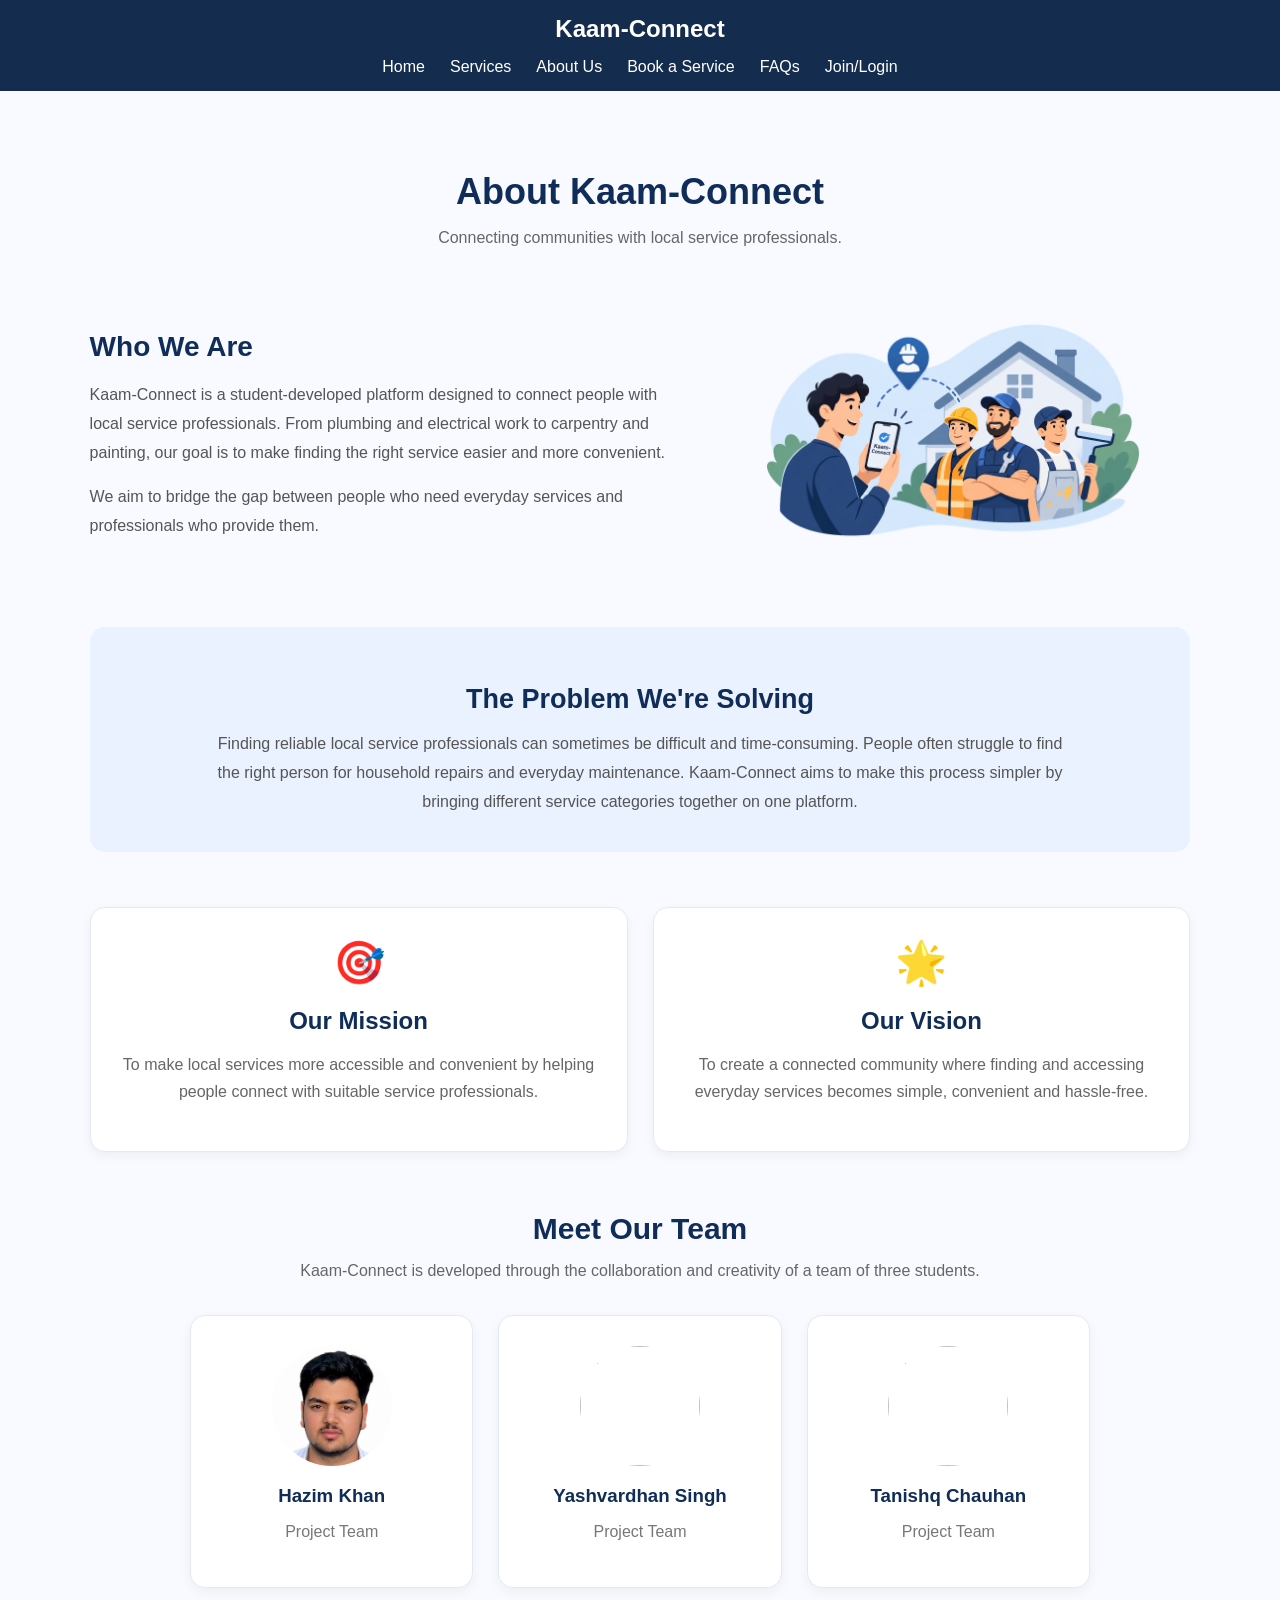
==== about.html @ 0d5ecf29 "Every page is made" ====
<!DOCTYPE html>
<html lang="en">
<head>
    <meta charset="UTF-8">
    <meta name="viewport" content="width=device-width, initial-scale=1.0">
    <link rel="stylesheet" href="css/style.css">
    <title>About us | Kaam-Connect</title>
</head>
<header>

        <nav>
            <h2>Kaam-Connect</h2>
            <ul>
                <li> <a href="index.html">Home</a> </li>
                <li> <a href="services.html">Services</a> </li>
                <li> <a href="about.html">About Us</a> </li>
                <li> <a href="book.html">Book a Service</a> </li>
                <li> <a href="faqs.html">FAQs</a> </li>
                <li> <a href="register.html">Join/Login</a> </li>
            </ul>

    
        </nav>
    </header>
<body>
    <section class="about-section">


    <div class="about-heading">
        <h1>About Kaam-Connect</h1>
        <p>Connecting communities with local service professionals.</p>
    </div>

    <div class="about-intro">

        <div class="about-text">
            <h2>Who We Are</h2>

            <p>
                Kaam-Connect is a student-developed platform designed
                to connect people with local service professionals.
                From plumbing and electrical work to carpentry and
                painting, our goal is to make finding the right
                service easier and more convenient.
            </p>

            <p>
                We aim to bridge the gap between people who need
                everyday services and professionals who provide them.
            </p>
        </div>

        <div class="about-image">
            <img src="images/about.png"
                 alt="Connecting customers with service professionals">
        </div>

    </div>


    <!-- PROBLEM WE ARE SOLVING -->

    <div class="problem-section">

        <h2>The Problem We're Solving</h2>

        <p>
            Finding reliable local service professionals can
            sometimes be difficult and time-consuming.
            People often struggle to find the right person
            for household repairs and everyday maintenance.
            Kaam-Connect aims to make this process simpler
            by bringing different service categories together
            on one platform.
        </p>

    </div>


    <!-- MISSION AND VISION -->

    <div class="mission-vision">

        <div class="about-card">
            <div class="about-card-icon">🎯</div>

            <h2>Our Mission</h2>

            <p>
                To make local services more accessible and
                convenient by helping people connect with
                suitable service professionals.
            </p>
        </div>


        <div class="about-card">
            <div class="about-card-icon">🌟</div>

            <h2>Our Vision</h2>

            <p>
                To create a connected community where finding
                and accessing everyday services becomes
                simple, convenient and hassle-free.
            </p>
        </div>

    </div>


    <!-- OUR TEAM -->

    <div class="team-section">

        <h2>Meet Our Team</h2>

        <p class="team-intro">
            Kaam-Connect is developed through the
            collaboration and creativity of a team of three students.
        </p>

        <div class="team-container">

            <div class="team-card">
                <div class="team-icon">
                    <img src="images/hazu.png" alt="team-member">

                </div>
                <h3>Hazim Khan</h3>
                <p>Project Team</p>
            </div>

            <div class="team-card">
                <div class="team-icon">
                    <img src="" alt="">
                </div>
                <h3>Yashvardhan Singh</h3>
                <p>Project Team</p>
            </div>

            <div class="team-card">
                <div class="team-icon">
                    <img src="" alt="">
                </div>
                <h3>Tanishq Chauhan</h3>
                <p>Project Team</p>
            </div>

        </div>

    </div>

</section>
</body>
</html>
---- css/style.css ----
/* Basic page styling */
body {
    margin: 0;
    font-family: Arial, sans-serif;
    background-color: #f5f7fa;
}

/* Navigation bar */
header {
    background-color: #142d4e;
    padding: 15px 40px;
}

nav {
    display: flex;
    flex-direction: column;
    gap: 15px;
    justify-content: space-between;
    align-items: center;
}

/* Website name */
nav h2 {
    color: white;
    margin: 0;
}

/* Navigation links */
nav ul {
    display: flex;
    flex-wrap: wrap;
    justify-content: center;
    list-style: none;
    gap: 25px;
    margin: 0;
    padding: 0;
}

nav ul li a {
    color: white;
    text-decoration: none;
    font-size: 16px;
}

nav ul li a:hover {
    color: #f4c542;
}


.hero {
    background-color: #e8eef5;
    padding: 80px 40px;
    text-align: center;
}

.hero-content {
    max-width: 750px;
    margin: auto;
}

.hero h1 {
    font-size: 38px;
    color: #142d4e;
    margin-bottom: 20px;
}

.hero p {
    font-size: 18px;
    color: #555;
    line-height: 1.6;
    margin-bottom: 30px;
}

.hero-btn {
    display: inline-block;
    background-color: #142d4e;
    color: white;
    padding: 12px 25px;
    text-decoration: none;
    border-radius: 5px;
}

.hero-btn:hover {
    background-color: #244d7a;
}

/* Services Section */
.services {
    padding: 50px 30px;
    text-align: center;
}

.services h2 {
    color: #142d4e;
    font-size: 30px;
}

.services > p {
    color: #555;
    margin-bottom: 30px;
}

.service-container {
    display: flex;
    justify-content: center;
    flex-wrap: wrap;
    gap: 20px;
}

.service-card {
    background-color: white;
    width: 195px;
    padding: 25px 15px;
    border: 1px solid #ddd;
    border-radius: 10px;
    box-shadow: 0 2px 5px #ddd;
}

.service-card h3 {
    color: #142d4e;
}

.service-card p {
    color: #555;
    font-size: 14px;
    line-height: 1.5;
}
.service-card img {
    width: 180px;
    height: 180px;
    object-fit: contain;
}
/* Why Choose Section */
.why-choose {
    background-color: #e8eef5;
    padding: 50px 30px;
    text-align: center;
    margin: 30px;
    border-radius: 12px;
}

.why-choose h2 {
    color: #142d4e;
    font-size: 30px;
}

.why-choose > p {
    color: #555;
    margin-bottom: 30px;
}

.features-container {
    display: flex;
    justify-content: center;
    flex-wrap: wrap;
    gap: 20px;
}

.feature-card {
    flex: 1;
    min-width: 180px;
    padding: 20px;
    background-color: white;
    border-radius: 8px;
}

.feature-card h3 {
    color: #142d4e;
}

.feature-card p {
    color: #555;
    line-height: 1.5;
}
/* Call to Action Section */
.cta {
    background-color: #142d4e;
    padding: 28px 20px;
    margin: 30px;
    border-radius: 12px;
    text-align: center;
    display: flex;
    flex-direction: row;
    align-items: center;
    justify-content: space-around;
    gap: 30px;
    text-align: left;
}

.cta h2 {
    color: white;
    font-size: 34px;
    white-space: normal;
    overflow-wrap: break-word;
}

.cta p {
    color: white;
    font-size: 14px;
    margin-bottom: 25px;
}

.cta-btn {
    display: inline-block;
    background-color: white;
    color: #142d4e;
    padding: 10px 14px;
    text-decoration: none;
    border-radius: 6px;
    font-weight: bold;
    white-space: nowrap;
}

.cta-btn:hover {
    background-color: #e8eef5;
}
.cta img {
    width: 48%;
    max-width: 180px;
    height: auto;
    max-height: 160px;
    object-fit: contain;
    flex-shrink: 0;
    mix-blend-mode: screen;
}

.cta-content {
    flex: 1;
    min-width: 0;
   
}
/* Footer */
footer {
    background-color: #142d4e;
    color: white;
    padding: 30px;
    text-align: center;
}

.footer-content h2 {
    margin-bottom: 10px;
}

.footer-content p {
    color: #d5dce5;
}

.footer-links {
    margin: 20px 0;
    display: flex;
    flex-wrap: wrap;
    justify-content: center;
    gap: 15px;
}

.footer-links a {
    color: white;
    text-decoration: none;
    margin: 0 12px;
}

.footer-links a:hover {
    color: #f4c542;
}

.copyright {
    font-size: 13px;
    margin-top: 25px;
}
.feature-card img {
    width: 32px;
    height: 32px;
    margin-bottom: 12px;
}

/* services page css */

.services-page {
    text-align: center;
    padding: 70px 20px 50px;
    background-color: #f5f7fa;
}

.services-page h1 {
    font-size: 36px;
    color: #142d4e;
    margin-bottom: 15px;
}

.services-page p {
    font-size: 17px;
    color: #555;
    max-width: 650px;
    margin: 0 auto;
    line-height: 1.6;
}
/* Services Page Cards */

.services-list {
    padding: 40px 60px 70px;
    background-color: #f5f7fa;
}

.services-list .service-container {
    display: flex;
    justify-content: center;
    flex-wrap: wrap;
    gap: 20px;
    justify-content: center;
    
}

.services-list .service-card {
    background-color: white;
    width: 195px;
    padding: 25px 15px;
    border: 1px solid #ddd;
    border-radius: 10px;
    box-shadow: 0 2px 5px #ddd;
    display: flex;
    justify-content: center;
    align-items: center;
    flex-flow: column nowrap;
}


.services-list .service-card:hover {
    transform: translateY(-5px);
}

.services-list .service-card img {
    width: 130px;
    height: 130px;
    object-fit: contain;
    margin-bottom: 15px;
    
}

.services-list .service-card h3 {
    color: #142d4e;
    font-size: 20px;
    margin-bottom: 10px;
    text-align: center;
    text-wrap: wrap;
}

.services-list .service-card p {
    color: #555;
    font-size: 15px;
    line-height: 1.6;
    text-align: start;
}

/* BOOKING PAGE */

.booking-section {
    background-color: #f8faff;
    padding: 50px 7%;
    min-height: 80vh;
}

.booking-heading {
    text-align: center;
    margin-bottom: 40px;
}

.booking-heading h1 {
    color: #102d59;
    font-size: 36px;
    margin-bottom: 10px;
}

.booking-heading p {
    color: #666;
    font-size: 16px;
}


/* MAIN BOOKING LAYOUT */

.booking-container {
    display: grid;
    grid-template-columns: 0.9fr 1.1fr;
    gap: 35px;
    max-width: 1100px;
    margin: auto;
    align-items: center;
}


/* LEFT INFORMATION PANEL */

.booking-info {
    background-color: #eaf1ff;
    padding: 35px;
    border-radius: 16px;
    text-align: center;
}

.booking-info img {
    width: 100%;
    max-width: 280px;
    height: 220px;
    object-fit: contain;
    margin-bottom: 20px;
}

.booking-info h2 {
    color: #102d59;
    font-size: 25px;
    margin-bottom: 15px;
}

.booking-info p {
    color: #555;
    line-height: 1.7;
}

.booking-benefits {
    text-align: left;
    margin-top: 25px;
}

.booking-benefits p {
    color: #102d59;
    margin: 12px 0;
}


/* FORM CONTAINER */

.booking-form-container {
    background: white;
    padding: 35px;
    border-radius: 16px;
    box-shadow: 0 5px 20px rgba(0, 0, 0, 0.06);
}

.booking-form-container h2 {
    color: #102d59;
    font-size: 25px;
    margin-bottom: 8px;
}

.form-subtitle {
    color: #777;
    margin-bottom: 25px;
}


/* FORM INPUTS */

.form-group {
    margin-bottom: 18px;
}

.form-group label {
    display: block;
    color: #102d59;
    font-weight: 600;
    margin-bottom: 8px;
}

.form-group input,
.form-group select,
.form-group textarea {
    width: 100%;
    padding: 12px 14px;
    border: 1px solid #d8dfeb;
    border-radius: 8px;
    font-size: 14px;
    font-family: inherit;
    outline: none;
    box-sizing: border-box;
    background: white;
}

.form-group input:focus,
.form-group select:focus,
.form-group textarea:focus {
    border-color: #2563eb;
    box-shadow: 0 0 0 2px rgba(37, 99, 235, 0.1);
}

.form-group textarea {
    resize: vertical;
}


/* SUBMIT BUTTON */

.submit-booking {
    width: 100%;
    padding: 14px;
    background-color: #1557d2;
    color: white;
    border: none;
    border-radius: 8px;
    font-size: 16px;
    font-weight: 600;
    cursor: pointer;
    transition: 0.3s;
}

.submit-booking:hover {
    background-color: #103f9e;
}


/* RESPONSIVE DESIGN */

@media (max-width: 768px) {

    .booking-container {
        grid-template-columns: 1fr;
    }

    .booking-heading h1 {
        font-size: 29px;
    }

    .booking-info {
        padding: 25px;
    }

    .booking-form-container {
        padding: 25px;
    }

}

/* ABOUT US PAGE */

.about-section {
    background-color: #f8faff;
    padding: 50px 7%;
}


/* PAGE HEADING */

.about-heading {
    text-align: center;
    margin-bottom: 45px;
}

.about-heading h1 {
    color: #102d59;
    font-size: 36px;
    margin-bottom: 10px;
}

.about-heading p {
    color: #666;
    font-size: 16px;
}


/* INTRODUCTION SECTION */

.about-intro {
    display: grid;
    grid-template-columns: 1.1fr 0.9fr;
    gap: 40px;
    align-items: center;
    margin-bottom: 55px;
}

.about-text h2 {
    color: #102d59;
    font-size: 28px;
    margin-bottom: 18px;
}

.about-text p {
    color: #555;
    line-height: 1.8;
    margin-bottom: 15px;
}

.about-image {
    display: flex;
    justify-content: center;
    align-items: center;
}

.about-image img {
    width: 100%;
    max-width: 380px;
    height: 280px;
    object-fit: contain;
}


/* PROBLEM SECTION */

.problem-section {
    background-color: #eaf1ff;
    padding: 35px;
    border-radius: 15px;
    text-align: center;
    margin-bottom: 55px;
}

.problem-section h2 {
    color: #102d59;
    font-size: 27px;
    margin-bottom: 15px;
}

.problem-section p {
    color: #555;
    line-height: 1.8;
    max-width: 850px;
    margin: auto;
}


/* MISSION AND VISION */

.mission-vision {
    display: grid;
    grid-template-columns: repeat(2, 1fr);
    gap: 25px;
    margin-bottom: 60px;
}

.about-card {
    background: white;
    padding: 30px;
    border-radius: 15px;
    text-align: center;
    border: 1px solid #e3eaf5;
    box-shadow: 0 4px 12px rgba(0, 0, 0, 0.05);
    transition: 0.3s;
}

.about-card:hover {
    transform: translateY(-5px);
    box-shadow: 0 8px 18px rgba(0, 0, 0, 0.09);
}

.about-card-icon {
    font-size: 42px;
    margin-bottom: 15px;
}

.about-card h2 {
    color: #102d59;
    margin-bottom: 12px;
}

.about-card p {
    color: #666;
    line-height: 1.7;
}


/* TEAM SECTION */

.team-section {
    text-align: center;
}

.team-section > h2 {
    color: #102d59;
    font-size: 30px;
    margin-bottom: 12px;
}

.team-intro {
    color: #666;
    margin-bottom: 35px;
}

.team-container {
    display: grid;
    grid-template-columns: repeat(3, 1fr);
    gap: 25px;
    max-width: 900px;
    margin: auto;
}

.team-card {
    background: white;
    padding: 30px 20px;
    border-radius: 15px;
    border: 1px solid #e3eaf5;
    box-shadow: 0 4px 12px rgba(0, 0, 0, 0.05);
    transition: 0.3s;

}

.team-card:hover {
    transform: translateY(-5px);
}

.team-icon {
    width: 120px;
    height: 120px;
    margin: 0 auto 15px;
    border-radius: 50%;
    overflow: hidden;
}
.team-icon img {
    width: 100%;
    height: 100%;
    object-fit: cover;
    display: block;
}

.team-card h3 {
    color: #102d59;
    margin-bottom: 8px;
}

.team-card p {
    color: #777;
}


/* RESPONSIVE DESIGN */

@media (max-width: 768px) {

    .about-intro {
        grid-template-columns: 1fr;
    }

    .mission-vision {
        grid-template-columns: 1fr;
    }

    .team-container {
        grid-template-columns: 1fr;
    }

    .about-heading h1 {
        font-size: 29px;
    }

}




/* FAQ PAGE */

.faq-section {
    background-color: #f8faff;
    padding: 60px 7%;
    min-height: 75vh;
}

.faq-heading {
    text-align: center;
    margin-bottom: 45px;
}

.faq-heading h1 {
    color: #102d59;
    font-size: 36px;
    margin-bottom: 12px;
}

.faq-heading p {
    color: #666;
    font-size: 16px;
}


/* FAQ CONTAINER */

.faq-container {
    max-width: 850px;
    margin: auto;
}


/* FAQ ITEMS */

.faq-item {
    background: white;
    border: 1px solid #e3eaf5;
    border-radius: 10px;
    margin-bottom: 15px;
    padding: 20px 24px;
    box-shadow: 0 3px 10px rgba(0, 0, 0, 0.04);
    transition: 0.3s ease;
}

.faq-item:hover {
    border-color: #2563eb;
}


/* QUESTION */

.faq-item summary {
    color: #102d59;
    font-size: 17px;
    font-weight: 600;
    cursor: pointer;
    list-style: none;
    position: relative;
    padding-right: 30px;
}

.faq-item summary::-webkit-details-marker {
    display: none;
}

.faq-item summary::after {
    content: "+";
    position: absolute;
    right: 0;
    top: -3px;
    font-size: 23px;
    color: #1557d2;
}


/* EXPANDED QUESTION */

.faq-item[open] summary::after {
    content: "−";
}

.faq-item p {
    color: #666;
    line-height: 1.7;
    margin-top: 18px;
    padding-top: 15px;
    border-top: 1px solid #e5eaf2;
}


/* RESPONSIVE */

@media (max-width: 768px) {

    .faq-heading h1 {
        font-size: 29px;
    }

    .faq-item {
        padding: 18px;
    }

    .faq-item summary {
        font-size: 15px;
    }

}
/* Register Page */

.register-section {
    background-color: #f8faff;
    padding: 60px 7%;
    min-height: 75vh;
}

.register-heading {
    text-align: center;
    margin-bottom: 45px;
}

.register-heading h1 {
    color: #102d59;
    font-size: 36px;
    margin-bottom: 12px;
}

.register-heading p {
    color: #666;
    font-size: 16px;
}

.register-options {
    display: flex;
    justify-content: center;
    gap: 30px;
    flex-wrap: wrap;
}

.register-card {
    background-color: white;
    width: 350px;
    padding: 30px;
    border-radius: 15px;
    text-align: center;
    box-shadow: 0 4px 15px rgba(0, 0, 0, 0.06);
    border: 1px solid #e3eaf5;
}

.register-icon {
    width: 150px;
    height: 130px;
    margin: 0 auto 20px;
}

.register-icon img {
    width: 100%;
    height: 100%;
    object-fit: contain;
}

.register-card h2 {
    color: #102d59;
    font-size: 22px;
    margin-bottom: 12px;
}

.register-card p {
    color: #666;
    line-height: 1.6;
    margin-bottom: 22px;
}

.register-btn {
    display: inline-block;
    background-color: #1557d2;
    color: white;
    text-decoration: none;
    border: none;
    padding: 12px 22px;
    border-radius: 7px;
    font-size: 15px;
    cursor: pointer;
}
.register-btn:hover {
    background-color: #102d59;
}

/* .register-card button {
    background-color: #1557d2;
    color: white;
    border: none;
    padding: 12px 22px;
    border-radius: 7px;
    font-size: 15px;
    cursor: pointer;
}

.register-card button:hover {
    background-color: #102d59;
} */

.login-prompt {
    text-align: center;
    margin-top: 40px;
}

.login-prompt p {
    color: #555;
    margin-bottom: 8px;
}

.login-prompt a {
    color: #1557d2;
    font-weight: 600;
    text-decoration: none;
}

.login-prompt a:hover {
    text-decoration: underline;
}

/* Registration Form */

.registration-section {
    background-color: #f8faff;
    padding: 60px 7%;
    min-height: 75vh;
}

.registration-heading {
    text-align: center;
    margin-bottom: 35px;
}

.registration-heading h1 {
    color: #102d59;
    font-size: 36px;
    margin-bottom: 12px;
}

.registration-heading p {
    color: #666;
}

.registration-container {
    background-color: white;
    max-width: 550px;
    margin: auto;
    padding: 35px;
    border-radius: 15px;
    border: 1px solid #e3eaf5;
    box-shadow: 0 4px 15px rgba(0, 0, 0, 0.06);
}

.registration-container .form-group {
    margin-bottom: 20px;
}

.registration-container label {
    display: block;
    color: #102d59;
    font-weight: 600;
    margin-bottom: 8px;
}

.registration-container input {
    width: 100%;
    padding: 12px;
    border: 1px solid #d5deeb;
    border-radius: 7px;
    font-size: 15px;
    box-sizing: border-box;
}

.registration-container button {
    width: 100%;
    padding: 13px;
    background-color: #1557d2;
    color: white;
    border: none;
    border-radius: 7px;
    font-size: 16px;
    cursor: pointer;
}

.registration-container button:hover {
    background-color: #102d59;
}

.form-login {
    text-align: center;
    margin-top: 22px;
    color: #666;
}

.form-login a,
.back-link {
    color: #1557d2;
    text-decoration: none;
    font-weight: 600;
}

.back-link {
    display: block;
    text-align: center;
    margin-top: 18px;
}

/* DROPDOWN OF PREOFESSIONAL REGISTERATION */
.registration-container select {
    width: 100%;
    padding: 12px;
    border: 1px solid #d5deeb;
    border-radius: 7px;
    font-size: 15px;
    background-color: white;
    box-sizing: border-box;
}
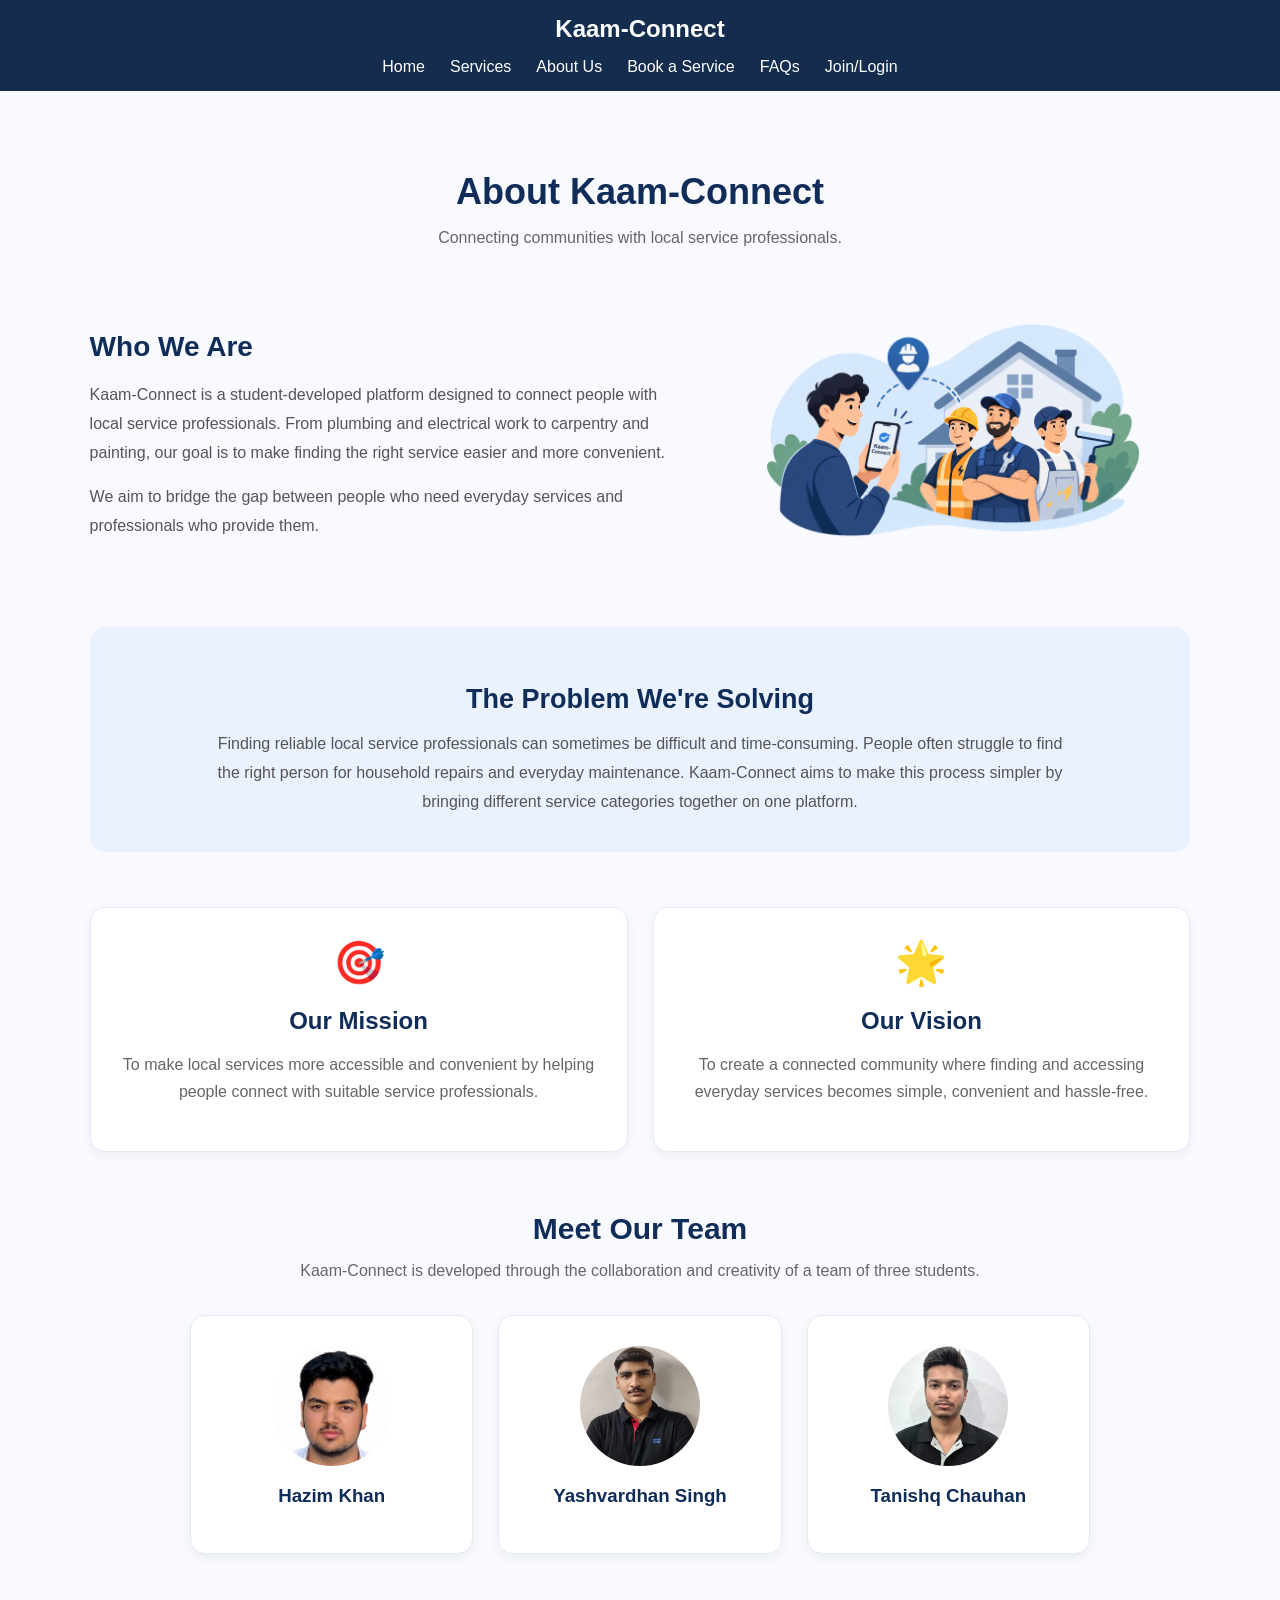
==== commit a5be20f5: "Final Project for CSE 326" ====
--- a/about.html
+++ b/about.html
@@ -128,23 +128,23 @@
 
                 </div>
                 <h3>Hazim Khan</h3>
-                <p>Project Team</p>
+                <p></p>
             </div>
 
             <div class="team-card">
                 <div class="team-icon">
-                    <img src="" alt="">
+                    <img src="images/yash.jpg" alt="team-member">
                 </div>
                 <h3>Yashvardhan Singh</h3>
-                <p>Project Team</p>
+                <p></p>
             </div>
 
             <div class="team-card">
                 <div class="team-icon">
-                    <img src="" alt="">
+                    <img src="images/tanishq.jpg" alt="team-member">
                 </div>
                 <h3>Tanishq Chauhan</h3>
-                <p>Project Team</p>
+                <p></p>
             </div>
 
         </div>
@@ -153,5 +153,4 @@
 
 </section>
 </body>
-</html>
-
+</html>
